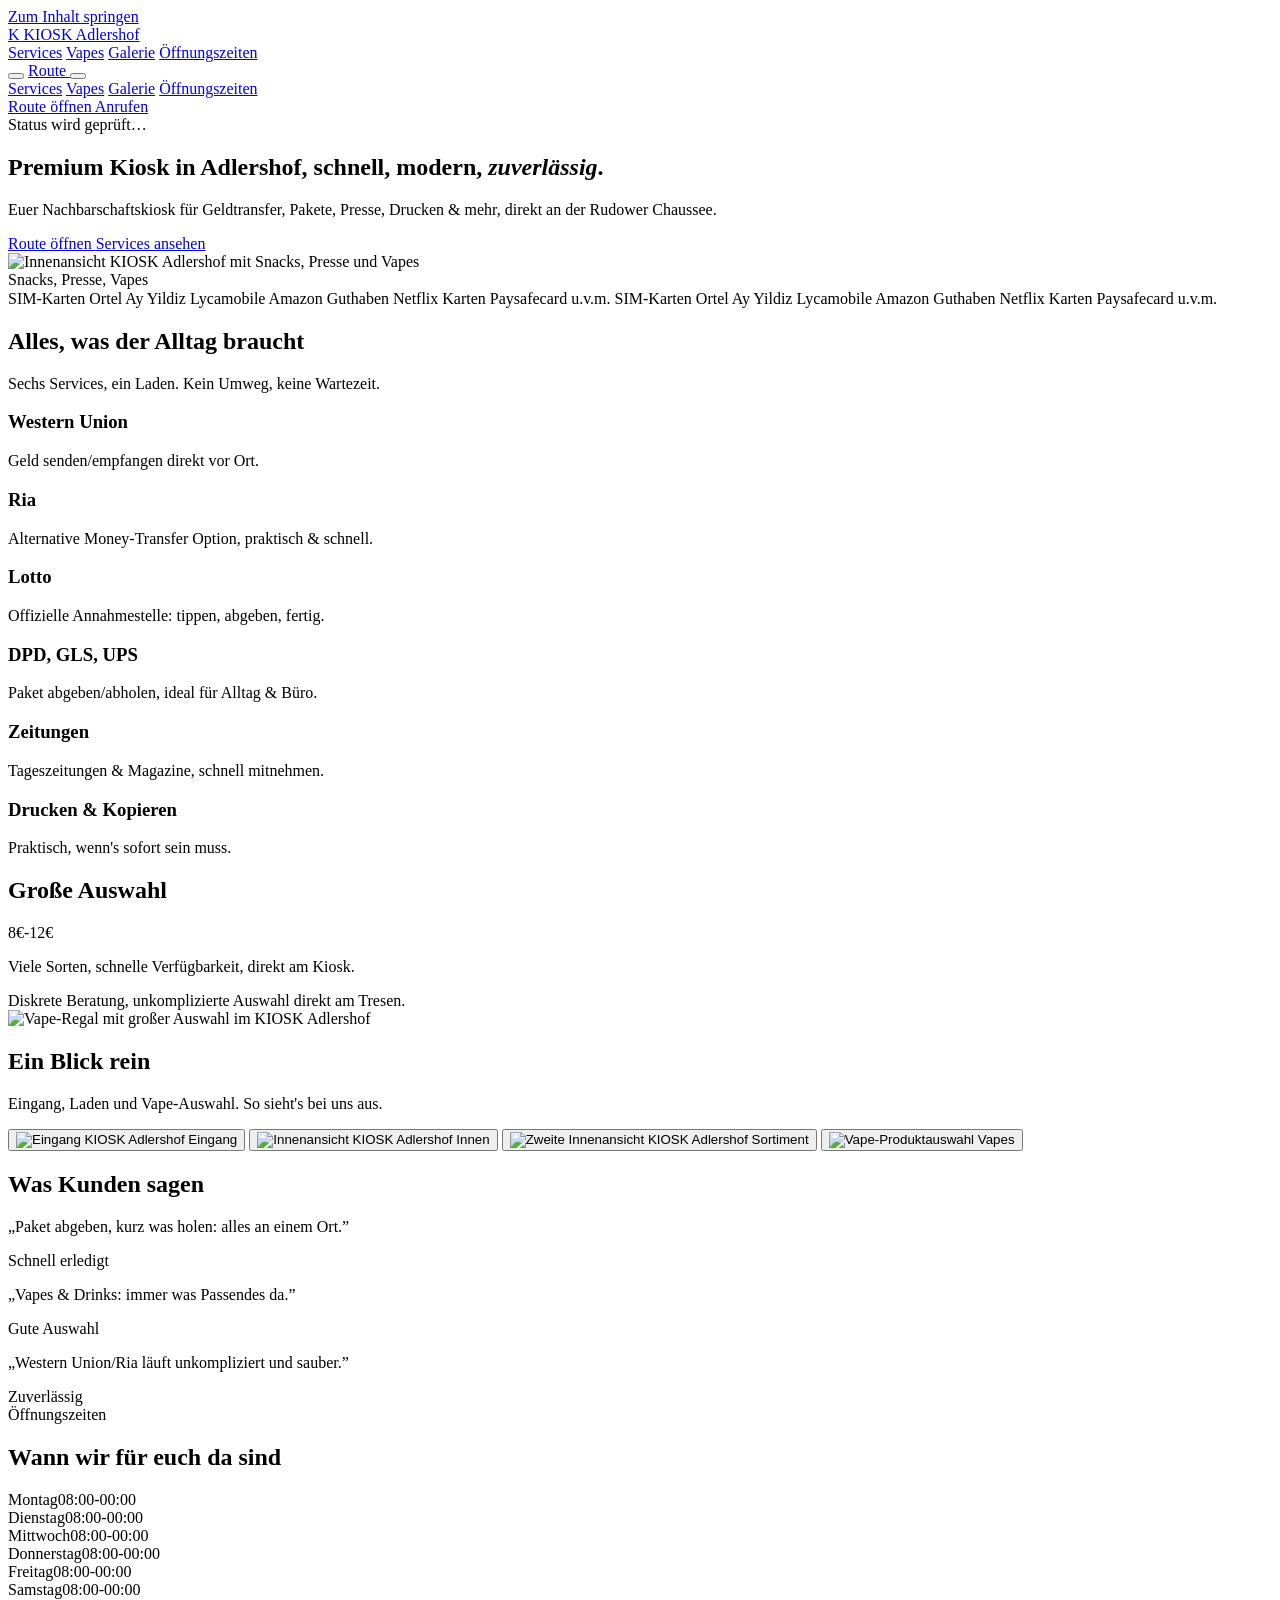
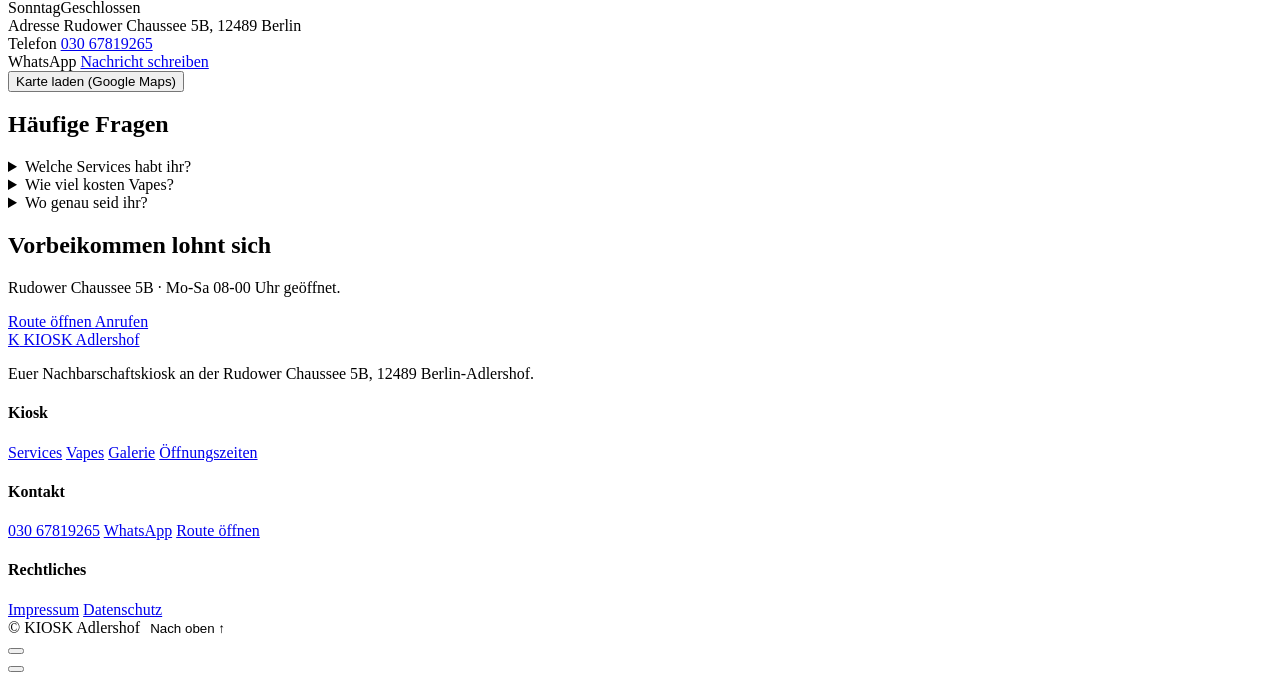
==== index.html @ ac1842d2 "Add index.html for KIOSK Adlershof website This commit adds a new HTML file for the KIOSK Adlershof " ====
<!doctype html>
<html lang="de">
<head>
<meta charset="UTF-8" />
<meta name="viewport" content="width=device-width, initial-scale=1" />
<title>KIOSK Adlershof: Western Union, Ria, Lotto, Pakete, Vapes &amp; mehr</title>
<meta name="description" content="Premium Kiosk in Adlershof, Rudower Chaussee 5B. Western Union, Ria, Lotto, DPD/GLS/UPS, Zeitungen, Drucken &amp; Kopieren, Vapes, SIM-Karten und Geschenkkarten. Mo-Sa 08-00 Uhr geöffnet." />
<meta name="theme-color" content="#0b0e14" />
<link rel="icon" href="data:image/svg+xml,%3Csvg xmlns='http://www.w3.org/2000/svg' viewBox='0 0 100 100'%3E%3Crect width='100' height='100' rx='22' fill='%23e8a33d'/%3E%3Ctext x='50' y='68' font-size='58' font-family='Arial, sans-serif' font-weight='800' text-anchor='middle' fill='%2314110a'%3EK%3C/text%3E%3C/svg%3E" />

<meta property="og:title" content="KIOSK Adlershof: Premium Nachbarschaftskiosk" />
<meta property="og:description" content="Western Union, Ria, Lotto, Pakete, Presse, Print &amp; Copy, Vapes, SIM-Karten, Geschenkkarten. Rudower Chaussee 5B, Berlin-Adlershof." />
<meta property="og:type" content="website" />

<link rel="preconnect" href="https://fonts.googleapis.com" />
<link rel="preconnect" href="https://fonts.gstatic.com" crossorigin />
<link href="https://fonts.googleapis.com/css2?family=Plus+Jakarta+Sans:wght@400;500;600;700;800&family=JetBrains+Mono:wght@500;600;700&display=swap" rel="stylesheet" />
<script src="https://unpkg.com/@phosphor-icons/web@2.1.5" defer></script>

<link rel="stylesheet" href="styles.css" />

<script type="application/ld+json">
{
  "@context": "https://schema.org",
  "@type": "ConvenienceStore",
  "name": "KIOSK Adlershof",
  "image": "https://www.kiosk-adlershof.de/assets/hero.jpg",
  "telephone": "+4930678192965",
  "priceRange": "€",
  "address": {
    "@type": "PostalAddress",
    "streetAddress": "Rudower Chaussee 5B",
    "postalCode": "12489",
    "addressLocality": "Berlin",
    "addressCountry": "DE"
  },
  "openingHoursSpecification": [
    {
      "@type": "OpeningHoursSpecification",
      "dayOfWeek": ["Monday","Tuesday","Wednesday","Thursday","Friday","Saturday"],
      "opens": "08:00",
      "closes": "23:59"
    }
  ],
  "url": "https://www.kiosk-adlershof.de"
}
</script>
</head>
<body>
<a class="skip-link" href="#main">Zum Inhalt springen</a>

<header class="nav">
  <div class="container nav__inner">
    <a href="#main" class="nav__brand">
      <span class="nav__brand-mark">K</span>
      KIOSK Adlershof
    </a>

    <nav class="nav__links" aria-label="Hauptnavigation">
      <a href="#services">Services</a>
      <a href="#vapes">Vapes</a>
      <a href="#galerie">Galerie</a>
      <a href="#oeffnungszeiten">Öffnungszeiten</a>
    </nav>

    <div class="nav__actions">
      <button class="icon-btn" id="themeToggle" type="button" aria-label="Darstellung umschalten">
        <i class="ph-bold ph-moon" data-theme-icon="dark"></i>
        <i class="ph-bold ph-sun" data-theme-icon="light" style="display:none"></i>
      </button>
      <a class="btn btn--secondary btn--sm" href="https://www.google.com/maps/dir/?api=1&destination=Rudower+Chaussee+5B+12489+Berlin" target="_blank" rel="noopener">
        <i class="ph-bold ph-navigation-arrow"></i> Route
      </a>
      <button class="icon-btn nav__toggle" id="menuToggle" type="button" aria-label="Menü öffnen" aria-expanded="false">
        <i class="ph-bold ph-list"></i>
      </button>
    </div>
  </div>
</header>

<div class="mobile-menu" id="mobileMenu">
  <nav class="mobile-menu__links" aria-label="Mobile Navigation">
    <a href="#services" data-close-menu>Services</a>
    <a href="#vapes" data-close-menu>Vapes</a>
    <a href="#galerie" data-close-menu>Galerie</a>
    <a href="#oeffnungszeiten" data-close-menu>Öffnungszeiten</a>
  </nav>
  <div class="mobile-menu__actions">
    <a class="btn btn--primary btn--block" href="https://www.google.com/maps/dir/?api=1&destination=Rudower+Chaussee+5B+12489+Berlin" target="_blank" rel="noopener">
      <i class="ph-bold ph-navigation-arrow"></i> Route öffnen
    </a>
    <a class="btn btn--secondary btn--block" href="tel:+4930678192965">
      <i class="ph-bold ph-phone"></i> Anrufen
    </a>
  </div>
</div>

<main id="main">

  <!-- ============================= HERO ============================= -->
  <div class="container">
    <section class="hero">
      <div>
        <span class="hero__badge" id="statusBadge">
          <span class="hero__status-dot" id="statusDot"></span>
          <span id="statusText">Status wird geprüft…</span>
        </span>

        <h1>Premium Kiosk in Adlershof, schnell, modern, <em>zuverlässig</em>.</h1>

        <p class="hero__sub">Euer Nachbarschaftskiosk für Geldtransfer, Pakete, Presse, Drucken &amp; mehr, direkt an der Rudower Chaussee.</p>

        <div class="hero__ctas">
          <a class="btn btn--primary" href="https://www.google.com/maps/dir/?api=1&destination=Rudower+Chaussee+5B+12489+Berlin" target="_blank" rel="noopener">
            <i class="ph-bold ph-navigation-arrow"></i> Route öffnen
          </a>
          <a class="btn btn--secondary" href="#services">
            <i class="ph-bold ph-squares-four"></i> Services ansehen
          </a>
        </div>
      </div>

      <div class="hero__visual" data-reveal>
        <img src="https://picsum.photos/seed/kiosk-adlershof-hero/900/1125" alt="Innenansicht KIOSK Adlershof mit Snacks, Presse und Vapes" width="900" height="1125" loading="eager" />
        <div class="hero__visual-caption">
          <i class="ph-bold ph-storefront"></i>
          Snacks, Presse, Vapes
        </div>
      </div>
    </section>
  </div>

  <div id="scrollSentinel" aria-hidden="true" style="height:1px;"></div>

  <!-- ==================== WEITERE SERVICES STRIP ==================== -->
  <div class="strip" aria-label="Weitere Services">
    <div class="strip__track">
      <span class="strip__pill"><i class="ph-bold ph-sim-card"></i> SIM-Karten Ortel</span>
      <span class="strip__pill"><i class="ph-bold ph-sim-card"></i> Ay Yildiz</span>
      <span class="strip__pill"><i class="ph-bold ph-sim-card"></i> Lycamobile</span>
      <span class="strip__pill"><i class="ph-bold ph-gift"></i> Amazon Guthaben</span>
      <span class="strip__pill"><i class="ph-bold ph-gift"></i> Netflix Karten</span>
      <span class="strip__pill"><i class="ph-bold ph-gift"></i> Paysafecard</span>
      <span class="strip__pill"><i class="ph-bold ph-dots-three"></i> u.v.m.</span>
      <!-- duplicate for seamless loop -->
      <span class="strip__pill" aria-hidden="true"><i class="ph-bold ph-sim-card"></i> SIM-Karten Ortel</span>
      <span class="strip__pill" aria-hidden="true"><i class="ph-bold ph-sim-card"></i> Ay Yildiz</span>
      <span class="strip__pill" aria-hidden="true"><i class="ph-bold ph-sim-card"></i> Lycamobile</span>
      <span class="strip__pill" aria-hidden="true"><i class="ph-bold ph-gift"></i> Amazon Guthaben</span>
      <span class="strip__pill" aria-hidden="true"><i class="ph-bold ph-gift"></i> Netflix Karten</span>
      <span class="strip__pill" aria-hidden="true"><i class="ph-bold ph-gift"></i> Paysafecard</span>
      <span class="strip__pill" aria-hidden="true"><i class="ph-bold ph-dots-three"></i> u.v.m.</span>
    </div>
  </div>

  <!-- ============================ SERVICES ============================ -->
  <div class="container">
    <section id="services">
      <div class="section-head" data-reveal>
        <h2 class="section-title">Alles, was der Alltag braucht</h2>
        <p class="section-body">Sechs Services, ein Laden. Kein Umweg, keine Wartezeit.</p>
      </div>

      <div class="bento">
        <article class="bento__card bento__card--a bento__card--wu">
          <div class="bento__icon"><i class="ph-bold ph-globe-hemisphere-west"></i></div>
          <h3>Western Union</h3>
          <p>Geld senden/empfangen direkt vor Ort.</p>
        </article>

        <article class="bento__card bento__card--b bento__card--tint">
          <div class="bento__icon"><i class="ph-bold ph-arrows-left-right"></i></div>
          <h3>Ria</h3>
          <p>Alternative Money-Transfer Option, praktisch &amp; schnell.</p>
        </article>

        <article class="bento__card bento__card--c">
          <div class="bento__icon"><i class="ph-bold ph-ticket"></i></div>
          <h3>Lotto</h3>
          <p>Offizielle Annahmestelle: tippen, abgeben, fertig.</p>
        </article>

        <article class="bento__card bento__card--d">
          <div class="bento__icon"><i class="ph-bold ph-package"></i></div>
          <h3>DPD, GLS, UPS</h3>
          <p>Paket abgeben/abholen, ideal für Alltag &amp; Büro.</p>
        </article>

        <article class="bento__card bento__card--e">
          <div class="bento__icon"><i class="ph-bold ph-newspaper"></i></div>
          <h3>Zeitungen</h3>
          <p>Tageszeitungen &amp; Magazine, schnell mitnehmen.</p>
        </article>

        <article class="bento__card bento__card--e">
          <div class="bento__icon"><i class="ph-bold ph-printer"></i></div>
          <h3>Drucken &amp; Kopieren</h3>
          <p>Praktisch, wenn's sofort sein muss.</p>
        </article>
      </div>
    </section>
  </div>

  <!-- ============================ VAPE ZONE ============================ -->
  <div class="container">
    <section id="vapes">
      <div class="vape" data-reveal>
        <div>
          <h2 class="section-title">Große Auswahl</h2>
          <div class="vape__price">8€-12€</div>
          <p class="section-body">Viele Sorten, schnelle Verfügbarkeit, direkt am Kiosk.</p>
          <div class="vape__note">
            <i class="ph-bold ph-eye-slash"></i>
            <span>Diskrete Beratung, unkomplizierte Auswahl direkt am Tresen.</span>
          </div>
        </div>
        <div class="vape__visual">
          <img src="https://picsum.photos/seed/kiosk-adlershof-vape/800/600" alt="Vape-Regal mit großer Auswahl im KIOSK Adlershof" loading="lazy" />
        </div>
      </div>
    </section>
  </div>

  <!-- ============================= GALLERY ============================= -->
  <div class="container">
    <section id="galerie">
      <div class="section-head" data-reveal>
        <h2 class="section-title">Ein Blick rein</h2>
        <p class="section-body">Eingang, Laden und Vape-Auswahl. So sieht's bei uns aus.</p>
      </div>

      <div class="gallery">
        <button class="gallery__item gallery__item--1" data-lightbox="https://picsum.photos/seed/kiosk-adlershof-entrance/1200/1200" aria-label="Bild vergrößern: Eingang KIOSK Adlershof">
          <img src="https://picsum.photos/seed/kiosk-adlershof-entrance/700/700" alt="Eingang KIOSK Adlershof" loading="lazy" />
          <span class="gallery__caption">Eingang</span>
        </button>
        <button class="gallery__item gallery__item--2" data-lightbox="https://picsum.photos/seed/kiosk-adlershof-inside1/1200/900" aria-label="Bild vergrößern: Innenansicht 1">
          <img src="https://picsum.photos/seed/kiosk-adlershof-inside1/700/500" alt="Innenansicht KIOSK Adlershof" loading="lazy" />
          <span class="gallery__caption">Innen</span>
        </button>
        <button class="gallery__item gallery__item--3" data-lightbox="https://picsum.photos/seed/kiosk-adlershof-inside2/700/700" aria-label="Bild vergrößern: Innenansicht 2">
          <img src="https://picsum.photos/seed/kiosk-adlershof-inside2/500/500" alt="Zweite Innenansicht KIOSK Adlershof" loading="lazy" />
          <span class="gallery__caption">Sortiment</span>
        </button>
        <button class="gallery__item gallery__item--4" data-lightbox="https://picsum.photos/seed/kiosk-adlershof-vape2/700/700" aria-label="Bild vergrößern: Vape Auswahl">
          <img src="https://picsum.photos/seed/kiosk-adlershof-vape2/500/500" alt="Vape-Produktauswahl" loading="lazy" />
          <span class="gallery__caption">Vapes</span>
        </button>
      </div>
    </section>
  </div>

  <!-- =========================== TESTIMONIALS =========================== -->
  <div class="container">
    <section>
      <div class="section-head" data-reveal>
        <h2 class="section-title">Was Kunden sagen</h2>
      </div>

      <div class="reviews">
        <article class="review review--feature" data-reveal>
          <span class="review__stars" aria-hidden="true">
            <i class="ph-fill ph-star"></i><i class="ph-fill ph-star"></i><i class="ph-fill ph-star"></i><i class="ph-fill ph-star"></i><i class="ph-fill ph-star"></i>
          </span>
          <p>„Paket abgeben, kurz was holen: alles an einem Ort.”</p>
          <span class="review__meta">Schnell erledigt</span>
        </article>

        <article class="review" data-reveal>
          <span class="review__stars" aria-hidden="true">
            <i class="ph-fill ph-star"></i><i class="ph-fill ph-star"></i><i class="ph-fill ph-star"></i><i class="ph-fill ph-star"></i><i class="ph-fill ph-star"></i>
          </span>
          <p>„Vapes &amp; Drinks: immer was Passendes da.”</p>
          <span class="review__meta">Gute Auswahl</span>
        </article>

        <article class="review" data-reveal>
          <span class="review__stars" aria-hidden="true">
            <i class="ph-fill ph-star"></i><i class="ph-fill ph-star"></i><i class="ph-fill ph-star"></i><i class="ph-fill ph-star"></i><i class="ph-fill ph-star"></i>
          </span>
          <p>„Western Union/Ria läuft unkompliziert und sauber.”</p>
          <span class="review__meta">Zuverlässig</span>
        </article>
      </div>
    </section>
  </div>

  <!-- ============================ HOURS / CONTACT ============================ -->
  <div class="container">
    <section id="oeffnungszeiten">
      <div class="section-head" data-reveal>
        <span class="eyebrow"><i class="ph-bold ph-clock"></i> Öffnungszeiten</span>
        <h2 class="section-title">Wann wir für euch da sind</h2>
      </div>

      <div class="hours">
        <div data-reveal>
          <div class="hours__table" id="hoursTable">
            <div class="hours__row" data-day="1"><span>Montag</span><span>08:00-00:00</span></div>
            <div class="hours__row" data-day="2"><span>Dienstag</span><span>08:00-00:00</span></div>
            <div class="hours__row" data-day="3"><span>Mittwoch</span><span>08:00-00:00</span></div>
            <div class="hours__row" data-day="4"><span>Donnerstag</span><span>08:00-00:00</span></div>
            <div class="hours__row" data-day="5"><span>Freitag</span><span>08:00-00:00</span></div>
            <div class="hours__row" data-day="6"><span>Samstag</span><span>08:00-00:00</span></div>
            <div class="hours__row" data-day="0"><span>Sonntag</span><span>Geschlossen</span></div>
          </div>
        </div>

        <div class="contact-card" data-reveal>
          <div class="contact-card__row">
            <i class="ph-bold ph-map-pin"></i>
            <div>
              <span class="contact-card__label">Adresse</span>
              <span class="contact-card__value">Rudower Chaussee 5B, 12489 Berlin</span>
            </div>
          </div>
          <div class="contact-card__row">
            <i class="ph-bold ph-phone"></i>
            <div>
              <span class="contact-card__label">Telefon</span>
              <a class="contact-card__value" href="tel:+4930678192965">030 67819265</a>
            </div>
          </div>
          <div class="contact-card__row">
            <i class="ph-bold ph-whatsapp-logo"></i>
            <div>
              <span class="contact-card__label">WhatsApp</span>
              <a class="contact-card__value" href="https://wa.me/4930678192965" target="_blank" rel="noopener">Nachricht schreiben</a>
            </div>
          </div>

          <div class="contact-card__map" id="mapContainer">
            <button class="map-cta" id="loadMapBtn" type="button">
              <i class="ph-bold ph-map-trifold"></i>
              Karte laden (Google Maps)
            </button>
          </div>
        </div>
      </div>
    </section>
  </div>

  <!-- ============================== FAQ ============================== -->
  <div class="container">
    <section>
      <div class="section-head" data-reveal>
        <h2 class="section-title">Häufige Fragen</h2>
      </div>

      <div class="faq" data-reveal>
        <details class="faq__item">
          <summary>Welche Services habt ihr?<i class="ph-bold ph-plus"></i></summary>
          <p>Western Union, Ria, Lotto, DPD/GLS/UPS, Zeitungen, Drucken &amp; Kopieren, SIM-Karten (Ortel, Ay Yildiz, Lycamobile), Guthaben &amp; Geschenkkarten (Amazon, Netflix u.v.m.).</p>
        </details>
        <details class="faq__item">
          <summary>Wie viel kosten Vapes?<i class="ph-bold ph-plus"></i></summary>
          <p>Im Durchschnitt liegen die Preise zwischen 8€ und 12€.</p>
        </details>
        <details class="faq__item">
          <summary>Wo genau seid ihr?<i class="ph-bold ph-plus"></i></summary>
          <p>Rudower Chaussee 5B, 12489 Berlin (Adlershof).</p>
        </details>
      </div>
    </section>
  </div>

  <!-- ============================= CTA BAND ============================= -->
  <div class="container">
    <section>
      <div class="cta-band" data-reveal>
        <h2 class="section-title">Vorbeikommen lohnt sich</h2>
        <p class="section-body">Rudower Chaussee 5B · Mo-Sa 08-00 Uhr geöffnet.</p>
        <div class="cta-band__actions">
          <a class="btn btn--primary" href="https://www.google.com/maps/dir/?api=1&destination=Rudower+Chaussee+5B+12489+Berlin" target="_blank" rel="noopener">
            <i class="ph-bold ph-navigation-arrow"></i> Route öffnen
          </a>
          <a class="btn btn--secondary" href="tel:+4930678192965">
            <i class="ph-bold ph-phone"></i> Anrufen
          </a>
        </div>
      </div>
    </section>
  </div>

</main>

<footer>
  <div class="container">
    <div class="footer__top">
      <div class="footer__brand">
        <a href="#main" class="nav__brand">
          <span class="nav__brand-mark">K</span>
          KIOSK Adlershof
        </a>
        <p>Euer Nachbarschaftskiosk an der Rudower Chaussee 5B, 12489 Berlin-Adlershof.</p>
      </div>

      <div class="footer__links">
        <div class="footer__col">
          <h4>Kiosk</h4>
          <a href="#services">Services</a>
          <a href="#vapes">Vapes</a>
          <a href="#galerie">Galerie</a>
          <a href="#oeffnungszeiten">Öffnungszeiten</a>
        </div>
        <div class="footer__col">
          <h4>Kontakt</h4>
          <a href="tel:+4930678192965">030 67819265</a>
          <a href="https://wa.me/4930678192965" target="_blank" rel="noopener">WhatsApp</a>
          <a href="https://www.google.com/maps/dir/?api=1&destination=Rudower+Chaussee+5B+12489+Berlin" target="_blank" rel="noopener">Route öffnen</a>
        </div>
        <div class="footer__col">
          <h4>Rechtliches</h4>
          <a href="impressum.html">Impressum</a>
          <a href="datenschutz.html">Datenschutz</a>
        </div>
      </div>
    </div>

    <div class="footer__bottom">
      <span>© <span id="year"></span> KIOSK Adlershof</span>
      <button type="button" id="toTopLink" class="footer__bottom-links" style="background:none;border:none;">Nach oben ↑</button>
    </div>
  </div>
</footer>

<button class="to-top" id="toTop" type="button" aria-label="Nach oben scrollen">
  <i class="ph-bold ph-arrow-up"></i>
</button>

<div class="lightbox" id="lightbox">
  <button class="lightbox__close" id="lightboxClose" aria-label="Schließen"><i class="ph-bold ph-x"></i></button>
  <img src="" alt="" id="lightboxImg" />
</div>

<script src="script.js" defer></script>
</body>
</html>
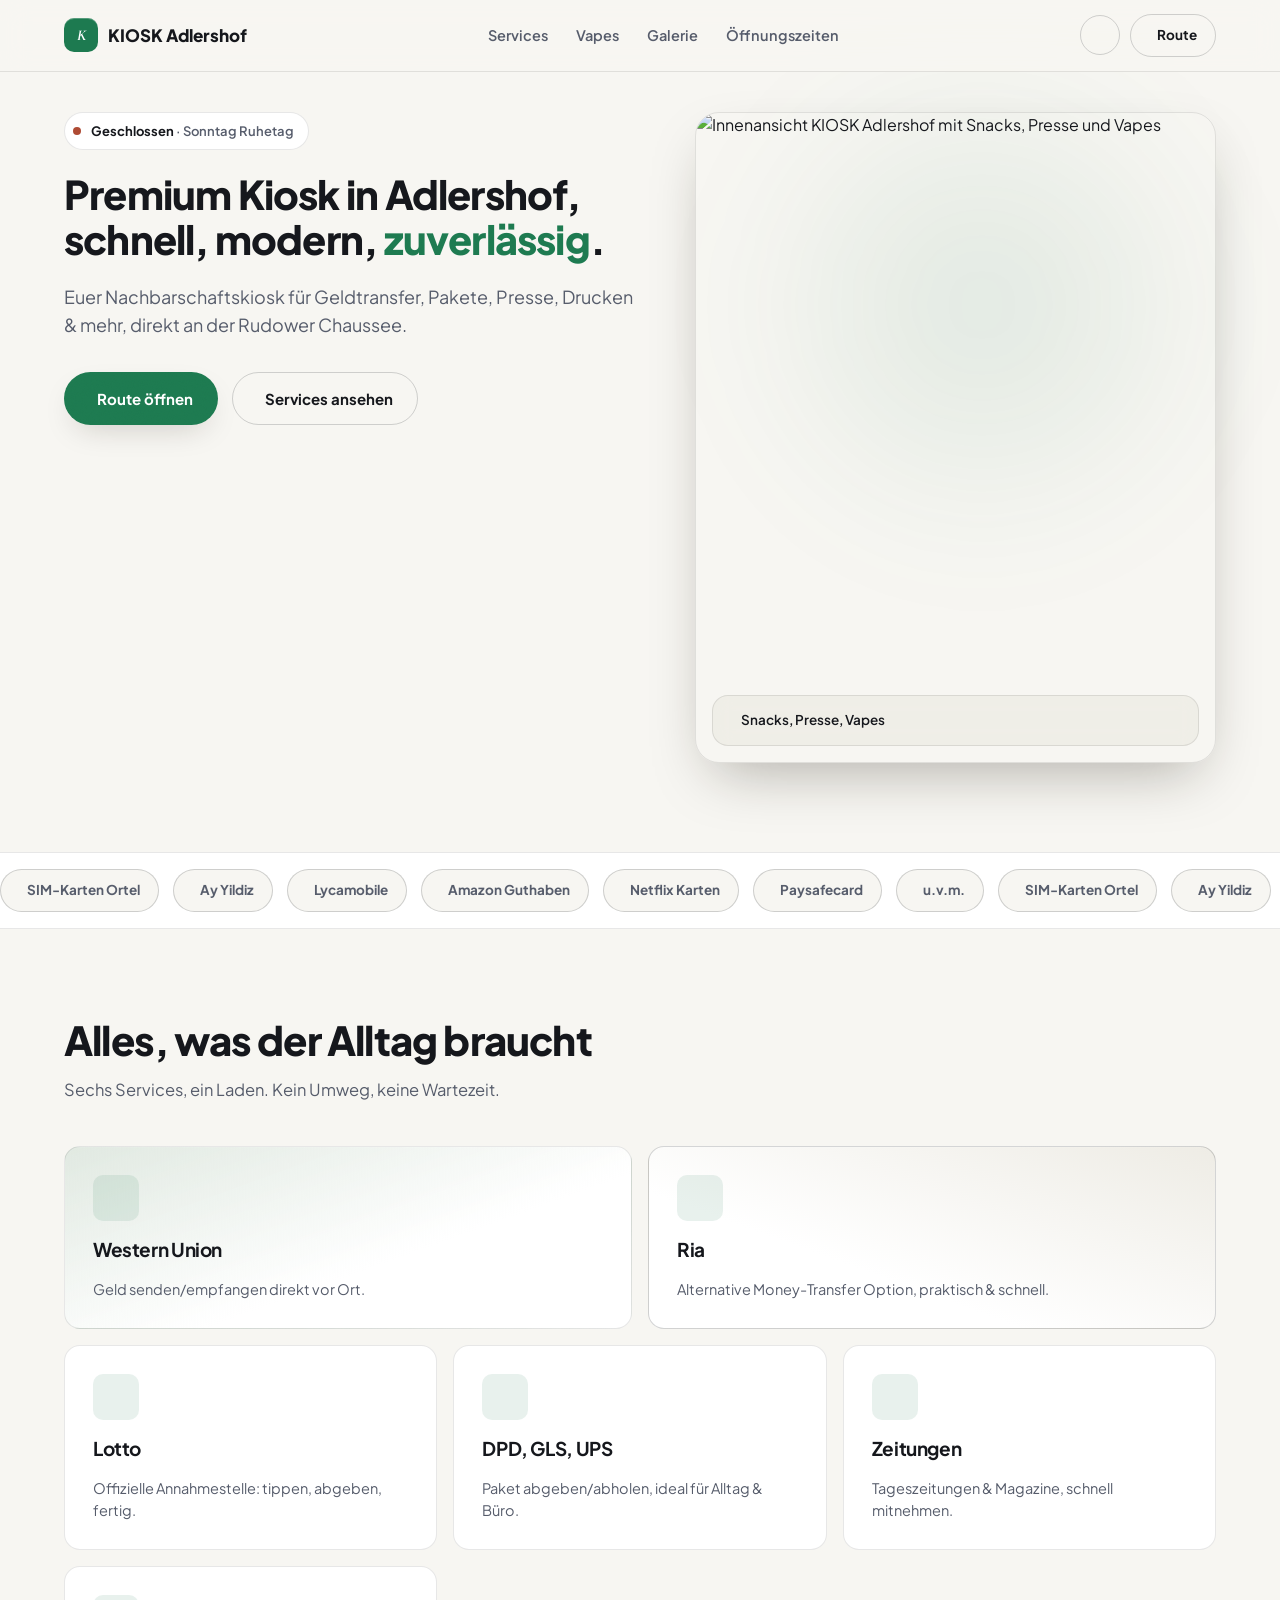
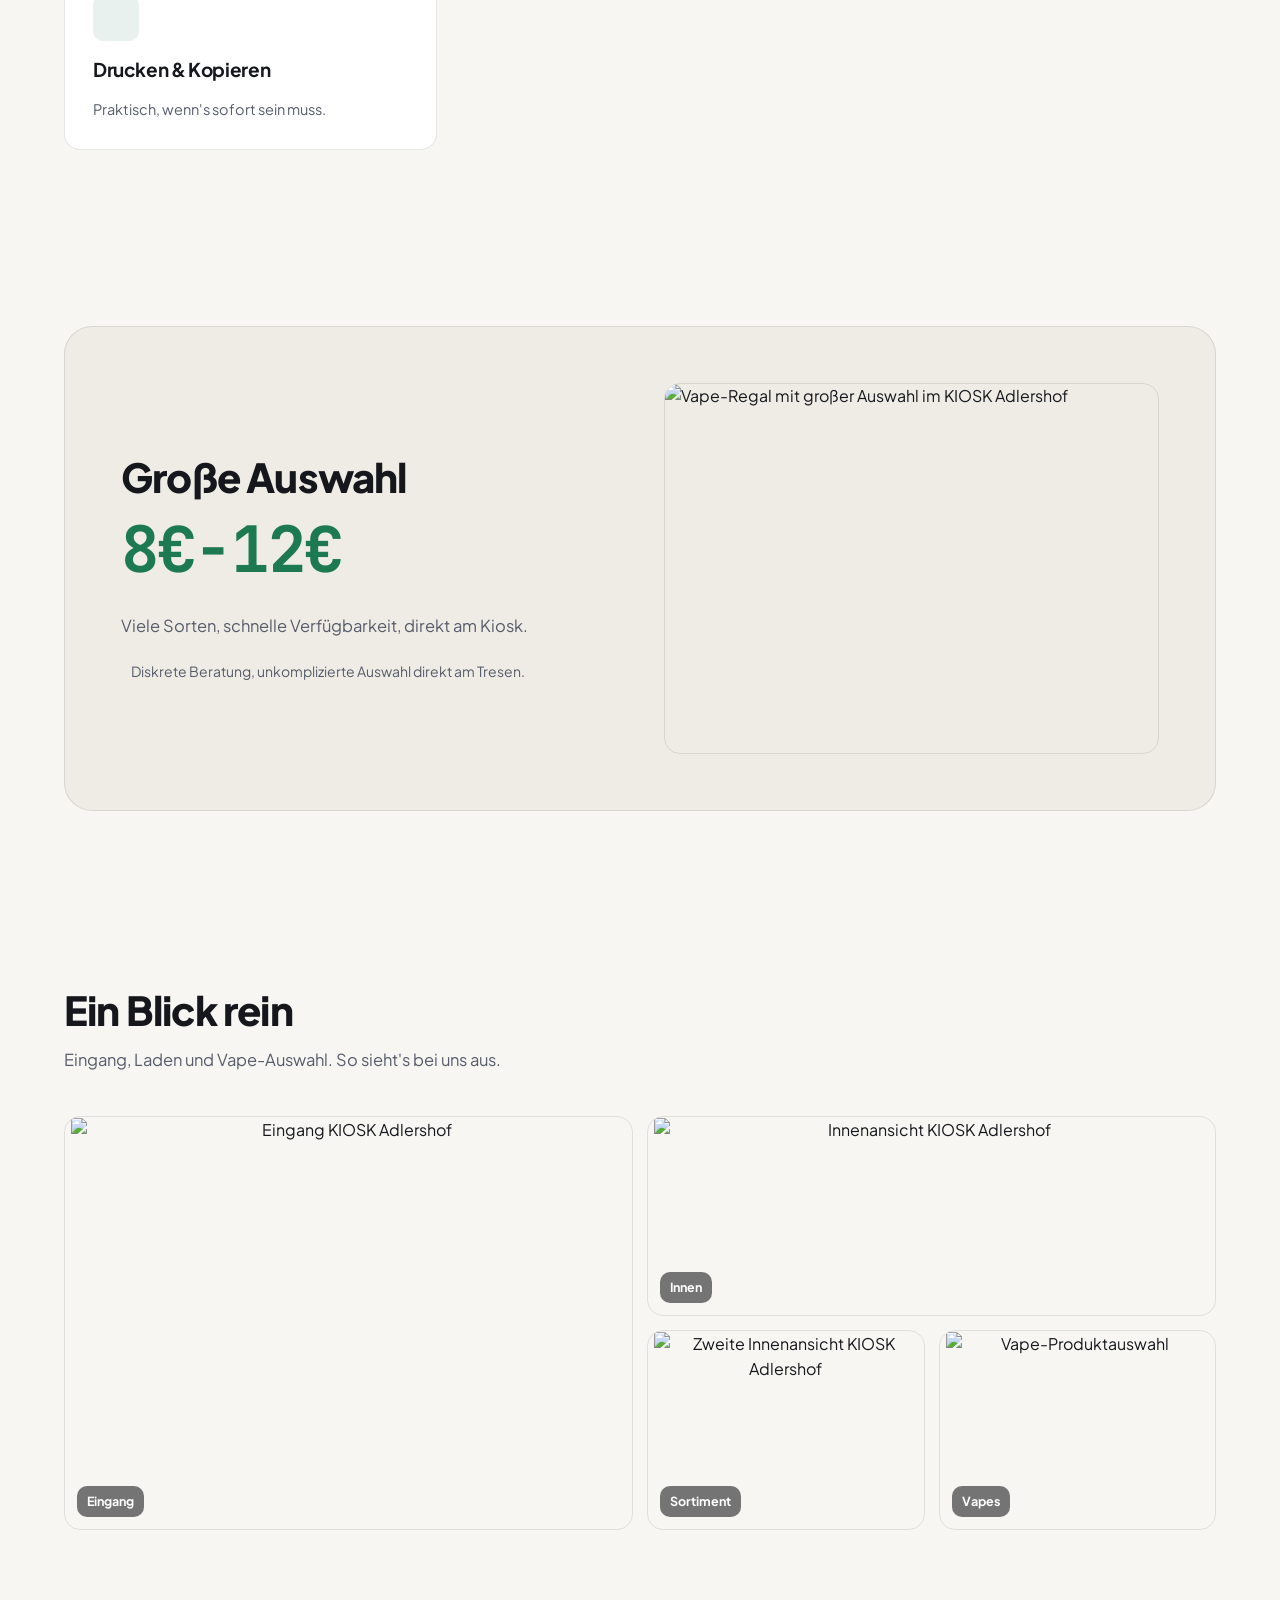
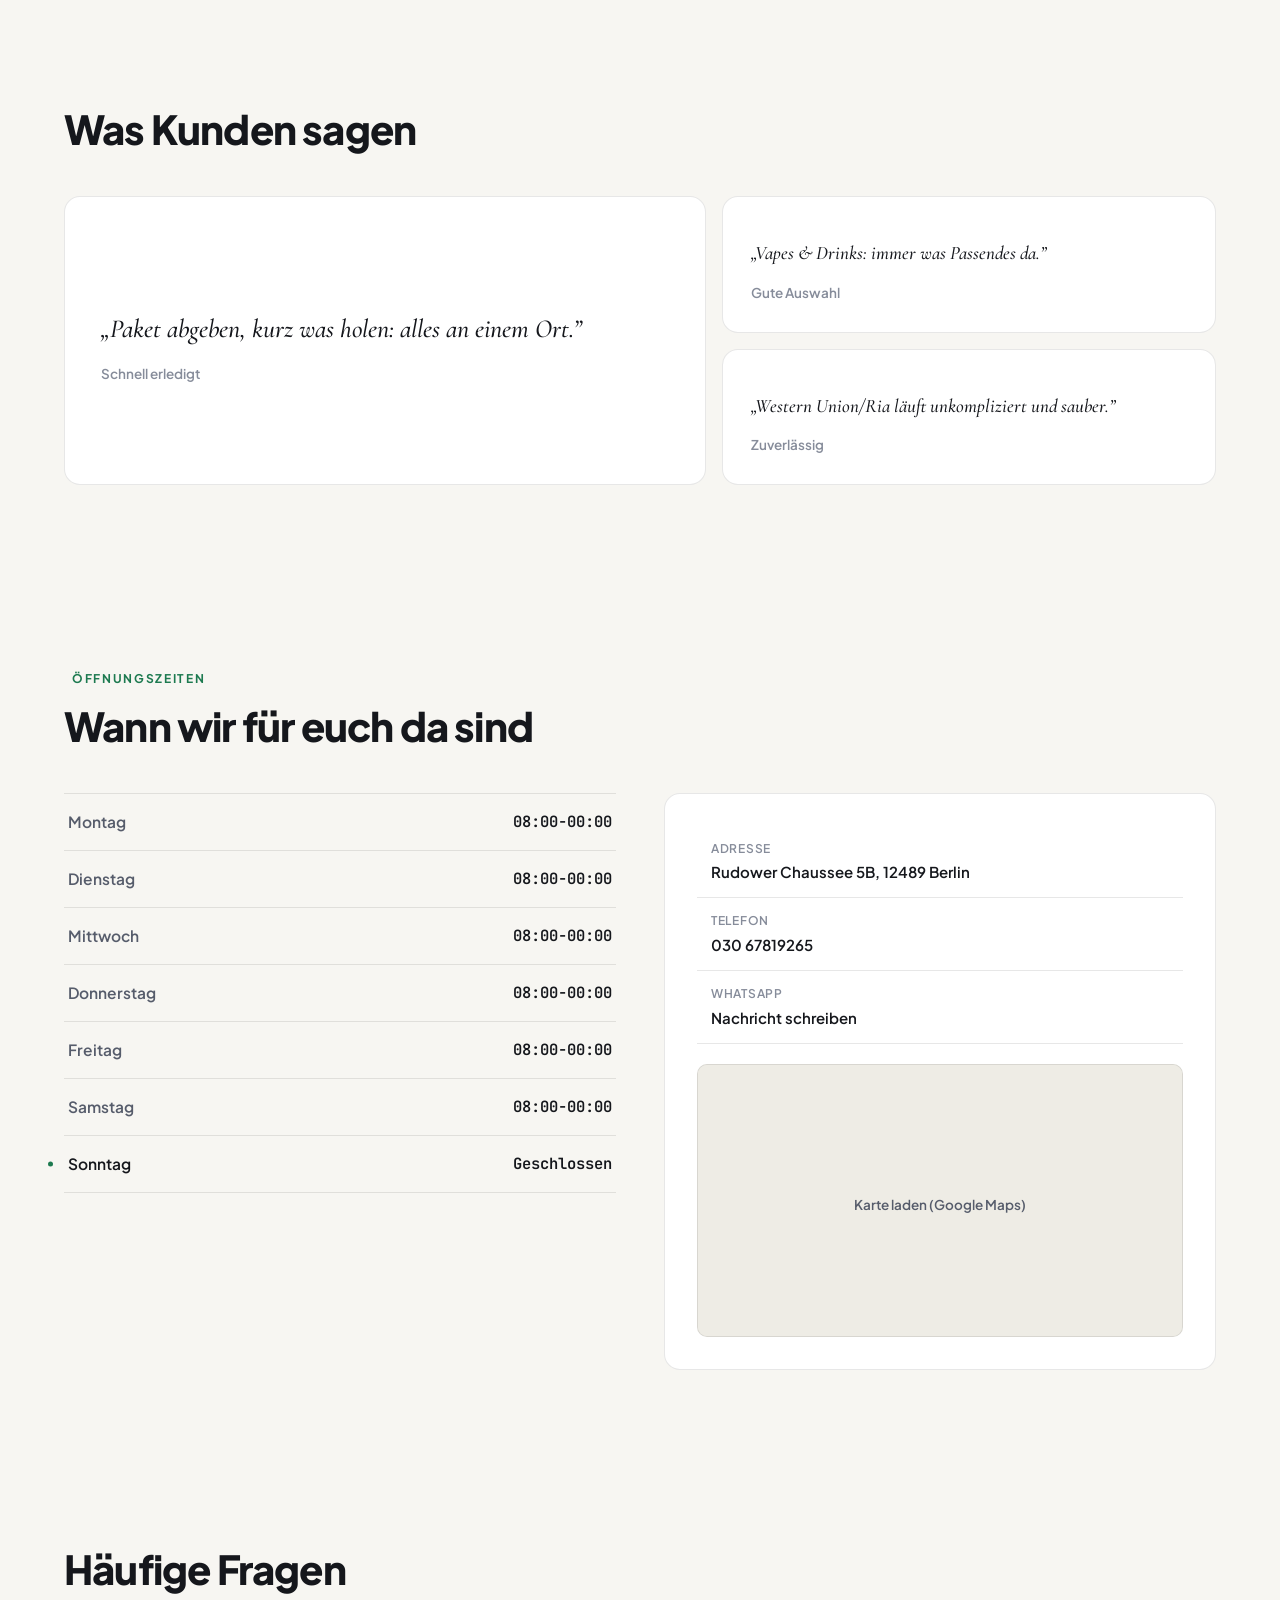
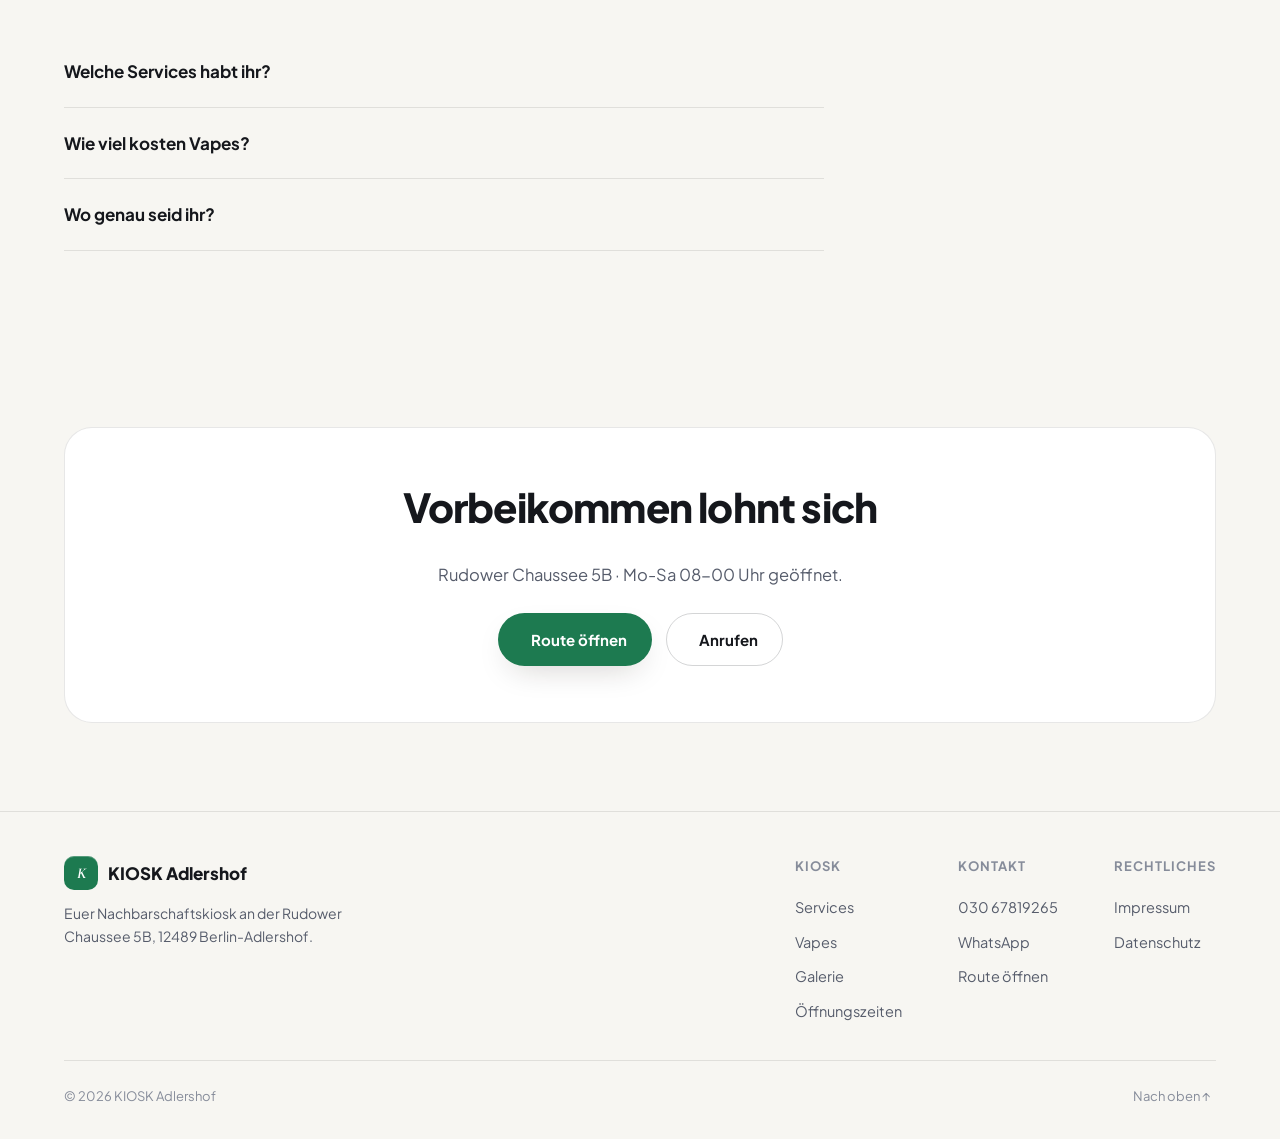
==== commit b12b8b06: "Modify icon and update review quote elements Updated icon link and added new font styles. Changed re" ====
--- a/index.html
+++ b/index.html
@@ -6,7 +6,7 @@
 <title>KIOSK Adlershof: Western Union, Ria, Lotto, Pakete, Vapes &amp; mehr</title>
 <meta name="description" content="Premium Kiosk in Adlershof, Rudower Chaussee 5B. Western Union, Ria, Lotto, DPD/GLS/UPS, Zeitungen, Drucken &amp; Kopieren, Vapes, SIM-Karten und Geschenkkarten. Mo-Sa 08-00 Uhr geöffnet." />
 <meta name="theme-color" content="#0b0e14" />
-<link rel="icon" href="data:image/svg+xml,%3Csvg xmlns='http://www.w3.org/2000/svg' viewBox='0 0 100 100'%3E%3Crect width='100' height='100' rx='22' fill='%23e8a33d'/%3E%3Ctext x='50' y='68' font-size='58' font-family='Arial, sans-serif' font-weight='800' text-anchor='middle' fill='%2314110a'%3EK%3C/text%3E%3C/svg%3E" />
+<link rel="icon" href="data:image/svg+xml,%3Csvg xmlns='http://www.w3.org/2000/svg' viewBox='0 0 100 100'%3E%3Crect width='100' height='100' rx='22' fill='%231d7a50'/%3E%3Ctext x='50' y='69' font-size='56' font-family='Georgia, serif' font-style='italic' font-weight='700' text-anchor='middle' fill='%23ffffff'%3EK%3C/text%3E%3C/svg%3E" />
 
 <meta property="og:title" content="KIOSK Adlershof: Premium Nachbarschaftskiosk" />
 <meta property="og:description" content="Western Union, Ria, Lotto, Pakete, Presse, Print &amp; Copy, Vapes, SIM-Karten, Geschenkkarten. Rudower Chaussee 5B, Berlin-Adlershof." />
@@ -14,7 +14,7 @@
 
 <link rel="preconnect" href="https://fonts.googleapis.com" />
 <link rel="preconnect" href="https://fonts.gstatic.com" crossorigin />
-<link href="https://fonts.googleapis.com/css2?family=Plus+Jakarta+Sans:wght@400;500;600;700;800&family=JetBrains+Mono:wght@500;600;700&display=swap" rel="stylesheet" />
+<link href="https://fonts.googleapis.com/css2?family=Plus+Jakarta+Sans:wght@400;500;600;700;800&family=JetBrains+Mono:wght@500;600;700&family=Cormorant+Garamond:ital,wght@1,500;1,600&display=swap" rel="stylesheet" />
 <script src="https://unpkg.com/@phosphor-icons/web@2.1.5" defer></script>
 
 <link rel="stylesheet" href="styles.css" />
@@ -47,6 +47,7 @@
 </script>
 </head>
 <body>
+<div class="grain" aria-hidden="true"></div>
 <a class="skip-link" href="#main">Zum Inhalt springen</a>
 
 <header class="nav">
@@ -262,7 +263,7 @@
           <span class="review__stars" aria-hidden="true">
             <i class="ph-fill ph-star"></i><i class="ph-fill ph-star"></i><i class="ph-fill ph-star"></i><i class="ph-fill ph-star"></i><i class="ph-fill ph-star"></i>
           </span>
-          <p>„Paket abgeben, kurz was holen: alles an einem Ort.”</p>
+          <p class="review__quote">„Paket abgeben, kurz was holen: alles an einem Ort.”</p>
           <span class="review__meta">Schnell erledigt</span>
         </article>
 
@@ -270,7 +271,7 @@
           <span class="review__stars" aria-hidden="true">
             <i class="ph-fill ph-star"></i><i class="ph-fill ph-star"></i><i class="ph-fill ph-star"></i><i class="ph-fill ph-star"></i><i class="ph-fill ph-star"></i>
           </span>
-          <p>„Vapes &amp; Drinks: immer was Passendes da.”</p>
+          <p class="review__quote">„Vapes &amp; Drinks: immer was Passendes da.”</p>
           <span class="review__meta">Gute Auswahl</span>
         </article>
 
@@ -278,7 +279,7 @@
           <span class="review__stars" aria-hidden="true">
             <i class="ph-fill ph-star"></i><i class="ph-fill ph-star"></i><i class="ph-fill ph-star"></i><i class="ph-fill ph-star"></i><i class="ph-fill ph-star"></i>
           </span>
-          <p>„Western Union/Ria läuft unkompliziert und sauber.”</p>
+          <p class="review__quote">„Western Union/Ria läuft unkompliziert und sauber.”</p>
           <span class="review__meta">Zuverlässig</span>
         </article>
       </div>
--- a/styles.css
+++ b/styles.css
@@ -0,0 +1,689 @@
+/* ==========================================================================
+   KIOSK Adlershof - Premium Redesign v2
+   Design tokens: dark-first (matches "Kiosk offen bis Mitternacht" mood),
+   single accent (deep emerald - trust, cash-services credibility, no orange,
+   no AI-purple), one radius system: full-pill for controls, 16px for cards,
+   film-grain layer + inset card highlights for a tactile, non-templated feel.
+   ========================================================================== */
+
+*, *::before, *::after { box-sizing: border-box; }
+html { scroll-behavior: smooth; }
+@media (prefers-reduced-motion: reduce) {
+  html { scroll-behavior: auto; }
+}
+
+:root {
+  /* Surfaces */
+  --bg: #f7f6f2;
+  --bg-elevated: #ffffff;
+  --bg-sunken: #eeece5;
+  --border: rgba(20, 22, 28, 0.10);
+  --border-strong: rgba(20, 22, 28, 0.18);
+
+  /* Text */
+  --text: #15171c;
+  --text-muted: #565c6b;
+  --text-faint: #868c9a;
+
+  /* Brand accent - single locked accent across the whole page (deep emerald) */
+  --accent: #1d7a50;
+  --accent-strong: #175f3f;
+  --accent-on: #ffffff;
+  --accent-tint: rgba(29, 122, 80, 0.10);
+
+  /* Status */
+  --status-open: #1d7a50;
+  --status-closed: #ae4a33;
+
+  /* Grain layer opacity (tuned per theme) */
+  --grain-opacity: 0.05;
+
+  /* Radius system: pill for controls, 16px for cards, 10px for tags */
+  --r-pill: 999px;
+  --r-card: 16px;
+  --r-tag: 10px;
+
+  /* Shadow tinted to background hue, never pure black */
+  --shadow-sm: 0 1px 2px rgba(30, 24, 12, 0.06);
+  --shadow-md: 0 12px 32px -12px rgba(30, 24, 12, 0.22);
+  --shadow-lg: 0 24px 60px -20px rgba(30, 24, 12, 0.35);
+
+  --font-display: "Plus Jakarta Sans", -apple-system, BlinkMacSystemFont, "Segoe UI", sans-serif;
+  --font-body: "Plus Jakarta Sans", -apple-system, BlinkMacSystemFont, "Segoe UI", sans-serif;
+  --font-mono: "JetBrains Mono", ui-monospace, "SFMono-Regular", Menlo, monospace;
+  --font-serif: "Cormorant Garamond", "Iowan Old Style", Georgia, serif;
+
+  --nav-h: 72px;
+  --container: 1200px;
+}
+
+/* Dark is the default expression of the brand (night-kiosk mood) */
+:root:not([data-theme="light"]) {
+  --bg: #0b0e14;
+  --bg-elevated: #12161f;
+  --bg-sunken: #080a0f;
+  --border: rgba(255, 255, 255, 0.08);
+  --border-strong: rgba(255, 255, 255, 0.14);
+
+  --text: #f2f1ec;
+  --text-muted: #a6ada7;
+  --text-faint: #6d746e;
+
+  --accent: #2fa972;
+  --accent-strong: #3fbe84;
+  --accent-on: #0a130e;
+  --accent-tint: rgba(47, 169, 114, 0.14);
+
+  --status-open: #2fa972;
+  --status-closed: #d9765a;
+
+  --shadow-sm: 0 1px 2px rgba(0, 0, 0, 0.3);
+  --shadow-md: 0 16px 40px -16px rgba(0, 0, 0, 0.55);
+  --shadow-lg: 0 30px 70px -20px rgba(0, 0, 0, 0.6);
+  --grain-opacity: 0.045;
+}
+
+@media (prefers-color-scheme: light) {
+  :root:not([data-theme="dark"]) {
+    --bg: #f7f6f2;
+    --bg-elevated: #ffffff;
+    --bg-sunken: #eeece5;
+    --border: rgba(20, 22, 28, 0.10);
+    --border-strong: rgba(20, 22, 28, 0.18);
+    --text: #15171c;
+    --text-muted: #565c6b;
+    --text-faint: #868c9a;
+    --accent: #1d7a50;
+    --accent-strong: #175f3f;
+    --accent-on: #ffffff;
+    --accent-tint: rgba(29, 122, 80, 0.10);
+    --status-open: #1d7a50;
+    --status-closed: #ae4a33;
+    --shadow-sm: 0 1px 2px rgba(30, 24, 12, 0.06);
+    --shadow-md: 0 12px 32px -12px rgba(30, 24, 12, 0.22);
+    --shadow-lg: 0 24px 60px -20px rgba(30, 24, 12, 0.35);
+    --grain-opacity: 0.035;
+  }
+}
+
+:root[data-theme="dark"] {
+  --bg: #0b0e14;
+  --bg-elevated: #12161f;
+  --bg-sunken: #080a0f;
+  --border: rgba(255, 255, 255, 0.08);
+  --border-strong: rgba(255, 255, 255, 0.14);
+  --text: #f2f1ec;
+  --text-muted: #a6ada7;
+  --text-faint: #6d746e;
+  --accent: #2fa972;
+  --accent-strong: #3fbe84;
+  --accent-on: #0a130e;
+  --accent-tint: rgba(47, 169, 114, 0.14);
+  --status-open: #2fa972;
+  --status-closed: #d9765a;
+  --shadow-sm: 0 1px 2px rgba(0, 0, 0, 0.3);
+  --shadow-md: 0 16px 40px -16px rgba(0, 0, 0, 0.55);
+  --shadow-lg: 0 30px 70px -20px rgba(0, 0, 0, 0.6);
+  --grain-opacity: 0.045;
+}
+
+:root[data-theme="light"] {
+  --bg: #f7f6f2;
+  --bg-elevated: #ffffff;
+  --bg-sunken: #eeece5;
+  --border: rgba(20, 22, 28, 0.10);
+  --border-strong: rgba(20, 22, 28, 0.18);
+  --text: #15171c;
+  --text-muted: #565c6b;
+  --text-faint: #868c9a;
+  --accent: #1d7a50;
+  --accent-strong: #175f3f;
+  --accent-on: #ffffff;
+  --accent-tint: rgba(29, 122, 80, 0.10);
+  --status-open: #1d7a50;
+  --status-closed: #ae4a33;
+  --shadow-sm: 0 1px 2px rgba(30, 24, 12, 0.06);
+  --shadow-md: 0 12px 32px -12px rgba(30, 24, 12, 0.22);
+  --shadow-lg: 0 24px 60px -20px rgba(30, 24, 12, 0.35);
+  --grain-opacity: 0.035;
+}
+
+body {
+  margin: 0;
+  background: var(--bg);
+  color: var(--text);
+  font-family: var(--font-body);
+  font-size: 16px;
+  line-height: 1.55;
+  -webkit-font-smoothing: antialiased;
+  transition: background-color 0.3s ease, color 0.3s ease;
+}
+
+/* Film-grain layer: fixed, non-interactive, never on a scrolling container.
+   Adds a tactile surface so flat dark panels don't read as generic/AI-flat. */
+.grain {
+  position: fixed; inset: 0; z-index: 60; pointer-events: none;
+  opacity: var(--grain-opacity);
+  mix-blend-mode: overlay;
+  background-image: url("data:image/svg+xml,%3Csvg xmlns='http://www.w3.org/2000/svg' width='180' height='180'%3E%3Cfilter id='n'%3E%3CfeTurbulence type='fractalNoise' baseFrequency='0.9' numOctaves='2' stitchTiles='stitch'/%3E%3C/filter%3E%3Crect width='100%25' height='100%25' filter='url(%23n)'/%3E%3C/svg%3E");
+}
+@media (prefers-reduced-motion: reduce) {
+  .grain { opacity: calc(var(--grain-opacity) * 0.6); }
+}
+
+img { max-width: 100%; display: block; }
+a { color: inherit; text-decoration: none; }
+ul { list-style: none; margin: 0; padding: 0; }
+button { font: inherit; color: inherit; background: none; border: none; cursor: pointer; }
+h1, h2, h3, h4 { font-family: var(--font-display); margin: 0; letter-spacing: -0.02em; }
+p { margin: 0; }
+
+.container {
+  width: 100%;
+  max-width: var(--container);
+  margin-inline: auto;
+  padding-inline: 24px;
+}
+@media (max-width: 640px) {
+  .container { padding-inline: 20px; }
+}
+
+.visually-hidden {
+  position: absolute; width: 1px; height: 1px; overflow: hidden;
+  clip: rect(0 0 0 0); white-space: nowrap; border: 0;
+}
+
+/* Skip link */
+.skip-link {
+  position: absolute; left: 16px; top: -60px;
+  background: var(--accent); color: var(--accent-on);
+  padding: 10px 16px; border-radius: var(--r-tag); z-index: 200;
+  transition: top 0.2s ease;
+  font-weight: 600;
+}
+.skip-link:focus { top: 16px; }
+
+/* Focus states */
+a:focus-visible, button:focus-visible, summary:focus-visible {
+  outline: 2px solid var(--accent);
+  outline-offset: 3px;
+  border-radius: 6px;
+}
+
+/* ---------------------------------- Nav --------------------------------- */
+.nav {
+  position: sticky; top: 0; z-index: 100;
+  height: var(--nav-h);
+  display: flex; align-items: center;
+  background: color-mix(in srgb, var(--bg) 88%, transparent);
+  backdrop-filter: blur(14px) saturate(140%);
+  -webkit-backdrop-filter: blur(14px) saturate(140%);
+  border-bottom: 1px solid var(--border);
+}
+.nav__inner {
+  display: flex; align-items: center; justify-content: space-between;
+  gap: 20px; width: 100%;
+}
+.nav__brand {
+  display: flex; align-items: center; gap: 10px;
+  font-family: var(--font-display); font-weight: 800; font-size: 17px;
+  white-space: nowrap;
+}
+.nav__brand-mark {
+  width: 34px; height: 34px; border-radius: var(--r-tag);
+  background: var(--accent); color: var(--accent-on);
+  box-shadow: inset 0 1px 0 rgba(255, 255, 255, 0.25);
+  display: flex; align-items: center; justify-content: center;
+  font-weight: 800; font-size: 15px; flex-shrink: 0;
+  font-family: var(--font-serif); font-style: italic;
+}
+.nav__links {
+  display: flex; align-items: center; gap: 28px;
+  font-size: 14.5px; font-weight: 600; color: var(--text-muted);
+}
+.nav__links a { transition: color 0.2s ease; white-space: nowrap; }
+.nav__links a:hover { color: var(--text); }
+.nav__actions { display: flex; align-items: center; gap: 10px; }
+
+.icon-btn {
+  width: 40px; height: 40px; border-radius: var(--r-pill);
+  display: flex; align-items: center; justify-content: center;
+  border: 1px solid var(--border-strong);
+  color: var(--text); transition: transform 0.15s ease, background-color 0.2s ease;
+  flex-shrink: 0;
+}
+.icon-btn:hover { background: var(--bg-elevated); }
+.icon-btn:active { transform: scale(0.94); }
+.icon-btn .ph { font-size: 18px; }
+
+.nav__toggle { display: none; }
+
+@media (max-width: 900px) {
+  .nav__links { display: none; }
+  .nav__toggle { display: flex; }
+  .nav__actions .btn--secondary { display: none; }
+}
+@media (max-width: 380px) {
+  .nav__brand { font-size: 15px; }
+}
+
+.mobile-menu {
+  position: fixed; inset: var(--nav-h) 0 0 0; z-index: 99;
+  background: var(--bg);
+  padding: 28px 24px;
+  display: none;
+  overflow-y: auto;
+}
+.mobile-menu.is-open { display: block; }
+.mobile-menu__links { display: flex; flex-direction: column; gap: 4px; }
+.mobile-menu__links a {
+  padding: 16px 4px; font-size: 19px; font-weight: 700;
+  border-bottom: 1px solid var(--border);
+}
+.mobile-menu__actions { margin-top: 24px; display: grid; gap: 12px; }
+
+/* --------------------------------- Buttons ------------------------------- */
+.btn {
+  display: inline-flex; align-items: center; justify-content: center; gap: 8px;
+  padding: 14px 24px; border-radius: var(--r-pill);
+  font-weight: 700; font-size: 15px; white-space: nowrap;
+  transition: transform 0.15s cubic-bezier(0.16,1,0.3,1), background-color 0.2s ease, box-shadow 0.2s ease, border-color 0.2s ease;
+  border: 1px solid transparent;
+}
+.btn:active { transform: scale(0.98) translateY(1px); }
+.btn--primary {
+  background: var(--accent); color: var(--accent-on);
+  box-shadow: var(--shadow-md);
+}
+.btn--primary:hover { background: var(--accent-strong); }
+.btn--secondary {
+  background: transparent; color: var(--text); border-color: var(--border-strong);
+}
+.btn--secondary:hover { background: var(--bg-elevated); border-color: var(--accent); }
+.btn--sm { padding: 10px 18px; font-size: 13.5px; }
+.btn--block { width: 100%; }
+.btn .ph { font-size: 17px; }
+
+/* --------------------------------- Layout -------------------------------- */
+section { padding-block: 88px; }
+@media (max-width: 768px) {
+  section { padding-block: 56px; }
+}
+.section-head { max-width: 640px; margin-bottom: 44px; }
+.section-head--wide { max-width: 720px; }
+.eyebrow {
+  display: inline-flex; align-items: center; gap: 8px;
+  font-size: 12px; font-weight: 700; letter-spacing: 0.14em;
+  text-transform: uppercase; color: var(--accent); margin-bottom: 14px;
+}
+.eyebrow .ph { font-size: 14px; }
+.section-title {
+  font-size: clamp(28px, 3.4vw, 40px); font-weight: 800; line-height: 1.15;
+}
+.section-body {
+  margin-top: 14px; color: var(--text-muted); font-size: 16.5px; max-width: 60ch;
+}
+
+/* ---------------------------------- Hero --------------------------------- */
+.hero {
+  position: relative;
+  padding-block: 40px 88px;
+  display: grid; grid-template-columns: 1.05fr 0.95fr; gap: 56px; align-items: start;
+}
+.hero::before {
+  content: ""; position: absolute; top: -6%; right: -4%;
+  width: 46vw; max-width: 560px; aspect-ratio: 1;
+  background: radial-gradient(circle, var(--accent-tint) 0%, transparent 68%);
+  filter: blur(50px); pointer-events: none;
+}
+@media (max-width: 900px) {
+  .hero::before { display: none; }
+}
+@media (max-width: 900px) {
+  .hero { grid-template-columns: 1fr; gap: 36px; padding-block: 32px 48px; }
+}
+.hero__badge {
+  display: inline-flex; align-items: center; gap: 10px;
+  padding: 8px 14px 8px 8px; border-radius: var(--r-pill);
+  background: var(--bg-elevated); border: 1px solid var(--border);
+  font-size: 13px; font-weight: 600; color: var(--text-muted);
+  margin-bottom: 22px;
+}
+.hero__status-dot {
+  width: 8px; height: 8px; border-radius: 50%; background: var(--status-closed);
+  flex-shrink: 0;
+}
+.hero__status-dot.is-open { background: var(--status-open); }
+.hero__badge strong { color: var(--text); font-weight: 700; }
+.hero h1 {
+  font-size: clamp(28px, 3.1vw, 42px); font-weight: 800; line-height: 1.14;
+}
+.hero h1 em {
+  font-style: normal; color: var(--accent);
+}
+.hero__sub {
+  margin-top: 20px; font-size: 18px; color: var(--text-muted); max-width: 46ch;
+  line-height: 1.6;
+}
+.hero__ctas { margin-top: 32px; display: flex; gap: 14px; flex-wrap: wrap; }
+
+.hero__visual {
+  position: relative; border-radius: 24px; overflow: hidden;
+  aspect-ratio: 4 / 5; box-shadow: var(--shadow-lg);
+  border: 1px solid var(--border);
+}
+.hero__visual img { width: 100%; height: 100%; object-fit: cover; }
+.hero__visual-caption {
+  position: absolute; left: 16px; bottom: 16px; right: 16px;
+  background: color-mix(in srgb, var(--bg-sunken) 78%, transparent);
+  backdrop-filter: blur(10px);
+  border: 1px solid var(--border);
+  border-radius: var(--r-card);
+  padding: 14px 16px;
+  display: flex; align-items: center; gap: 12px;
+  font-size: 13.5px; font-weight: 600; color: var(--text);
+}
+.hero__visual-caption .ph { color: var(--accent); font-size: 18px; }
+
+/* -------------------------------- Marquee -------------------------------- */
+.strip {
+  border-top: 1px solid var(--border); border-bottom: 1px solid var(--border);
+  background: var(--bg-elevated);
+  padding-block: 16px;
+  overflow: hidden;
+}
+.strip__track {
+  display: flex; gap: 14px; width: max-content;
+  animation: marquee 32s linear infinite;
+}
+@media (prefers-reduced-motion: reduce) {
+  .strip__track { animation: none; overflow-x: auto; }
+}
+@keyframes marquee {
+  from { transform: translateX(0); }
+  to { transform: translateX(-50%); }
+}
+.strip__pill {
+  display: flex; align-items: center; gap: 8px;
+  padding: 10px 18px; border-radius: var(--r-pill);
+  border: 1px solid var(--border-strong); background: var(--bg);
+  font-size: 13.5px; font-weight: 700; white-space: nowrap; color: var(--text-muted);
+}
+.strip__pill .ph { color: var(--accent); font-size: 16px; }
+
+/* -------------------------------- Bento grid ------------------------------ */
+.bento {
+  display: grid; grid-template-columns: repeat(6, 1fr); gap: 16px;
+}
+.bento__card {
+  border-radius: var(--r-card); border: 1px solid var(--border);
+  background: var(--bg-elevated); padding: 28px;
+  display: flex; flex-direction: column; gap: 14px;
+  box-shadow: inset 0 1px 0 rgba(255, 255, 255, 0.05);
+  transition: transform 0.25s cubic-bezier(0.16,1,0.3,1), border-color 0.25s ease, box-shadow 0.25s ease;
+}
+.bento__card:hover {
+  transform: translateY(-3px); border-color: var(--border-strong);
+  box-shadow: var(--shadow-md), inset 0 1px 0 rgba(255, 255, 255, 0.07);
+}
+.bento__icon {
+  width: 46px; height: 46px; border-radius: var(--r-tag);
+  background: var(--accent-tint); color: var(--accent);
+  display: flex; align-items: center; justify-content: center;
+  font-size: 22px; flex-shrink: 0;
+}
+.bento__card h3 { font-size: 19px; font-weight: 700; }
+.bento__card p { color: var(--text-muted); font-size: 14.5px; line-height: 1.5; }
+
+.bento__card--a { grid-column: span 3; }
+.bento__card--b { grid-column: span 3; }
+.bento__card--c { grid-column: span 2; }
+.bento__card--d { grid-column: span 2; }
+.bento__card--e { grid-column: span 2; }
+.bento__card--wu {
+  background: linear-gradient(160deg, var(--accent-tint), var(--bg-elevated) 60%);
+}
+.bento__card--tint {
+  background: linear-gradient(200deg, var(--bg-sunken), var(--bg-elevated) 65%);
+  border-color: var(--border-strong);
+}
+
+@media (max-width: 900px) {
+  .bento { grid-template-columns: repeat(2, 1fr); }
+  .bento__card--a, .bento__card--b { grid-column: span 2; }
+  .bento__card--c, .bento__card--d, .bento__card--e { grid-column: span 1; }
+}
+@media (max-width: 560px) {
+  .bento { grid-template-columns: 1fr; }
+  .bento__card--a, .bento__card--b, .bento__card--c, .bento__card--d, .bento__card--e { grid-column: span 1; }
+}
+
+/* -------------------------------- Vape zone ------------------------------- */
+.vape {
+  background: var(--bg-sunken);
+  border: 1px solid var(--border);
+  box-shadow: inset 0 1px 0 rgba(255, 255, 255, 0.04);
+  border-radius: 28px;
+  padding: 56px;
+  display: grid; grid-template-columns: 1fr 1fr; gap: 48px; align-items: center;
+}
+@media (max-width: 900px) {
+  .vape { grid-template-columns: 1fr; padding: 32px 24px; border-radius: 20px; }
+}
+.vape__price {
+  font-family: var(--font-mono); font-size: clamp(40px, 6vw, 64px);
+  font-weight: 700; color: var(--accent); letter-spacing: -0.02em;
+}
+.vape__note {
+  display: flex; align-items: flex-start; gap: 10px; margin-top: 22px;
+  font-size: 14px; color: var(--text-muted); max-width: 42ch;
+}
+.vape__note .ph { color: var(--accent); font-size: 18px; flex-shrink: 0; margin-top: 1px; }
+.vape__visual {
+  border-radius: var(--r-card); overflow: hidden; aspect-ratio: 4/3;
+  border: 1px solid var(--border);
+}
+.vape__visual img { width: 100%; height: 100%; object-fit: cover; }
+
+/* --------------------------------- Gallery -------------------------------- */
+.gallery {
+  display: grid; grid-template-columns: repeat(4, 1fr); grid-auto-rows: 200px; gap: 14px;
+}
+.gallery__item {
+  border-radius: var(--r-card); overflow: hidden; position: relative;
+  border: 1px solid var(--border); cursor: zoom-in;
+}
+.gallery__item img {
+  width: 100%; height: 100%; object-fit: cover;
+  transition: transform 0.5s cubic-bezier(0.16,1,0.3,1);
+}
+.gallery__item:hover img { transform: scale(1.06); }
+.gallery__item--1 { grid-column: span 2; grid-row: span 2; }
+.gallery__item--2 { grid-column: span 2; grid-row: span 1; }
+.gallery__item--3 { grid-column: span 1; grid-row: span 1; }
+.gallery__item--4 { grid-column: span 1; grid-row: span 1; }
+.gallery__caption {
+  position: absolute; left: 12px; bottom: 12px;
+  font-size: 12.5px; font-weight: 700; color: #fff;
+  background: rgba(10, 10, 14, 0.55); backdrop-filter: blur(6px);
+  padding: 6px 10px; border-radius: var(--r-tag);
+}
+@media (max-width: 768px) {
+  .gallery { grid-template-columns: repeat(2, 1fr); grid-auto-rows: 160px; }
+  .gallery__item--1 { grid-column: span 2; grid-row: span 1; }
+}
+
+.lightbox {
+  position: fixed; inset: 0; z-index: 300;
+  background: rgba(4, 5, 8, 0.92);
+  display: none; align-items: center; justify-content: center; padding: 24px;
+}
+.lightbox.is-open { display: flex; }
+.lightbox img { max-width: min(100%, 1000px); max-height: 84vh; border-radius: 12px; }
+.lightbox__close {
+  position: absolute; top: 20px; right: 20px;
+  width: 44px; height: 44px; border-radius: var(--r-pill);
+  background: rgba(255,255,255,0.1); color: #fff;
+  display: flex; align-items: center; justify-content: center;
+}
+
+/* ------------------------------- Testimonials ------------------------------ */
+.reviews {
+  display: grid; grid-template-columns: 1.3fr 1fr; grid-template-rows: auto auto; gap: 16px;
+}
+.review {
+  border-radius: var(--r-card); border: 1px solid var(--border);
+  background: var(--bg-elevated); padding: 28px;
+  box-shadow: inset 0 1px 0 rgba(255, 255, 255, 0.05);
+  display: flex; flex-direction: column; gap: 14px;
+}
+.review .review__quote {
+  font-family: var(--font-serif); font-style: italic; font-weight: 500;
+  font-size: 19px; line-height: 1.45; padding-bottom: 2px;
+}
+.review--feature .review__quote { font-size: 26px; line-height: 1.4; }
+.review--feature { grid-row: span 2; padding: 36px; justify-content: center; }
+.review__stars { display: flex; gap: 3px; color: var(--accent); font-size: 15px; }
+.review__meta { font-size: 13.5px; color: var(--text-faint); font-weight: 600; }
+@media (max-width: 800px) {
+  .reviews { grid-template-columns: 1fr; }
+  .review--feature { grid-row: span 1; }
+}
+
+/* ---------------------------------- Hours --------------------------------- */
+.hours {
+  display: grid; grid-template-columns: 1fr 1fr; gap: 48px; align-items: start;
+}
+@media (max-width: 900px) {
+  .hours { grid-template-columns: 1fr; gap: 32px; }
+}
+.hours__table { border-top: 1px solid var(--border); }
+.hours__row {
+  display: flex; justify-content: space-between; align-items: center;
+  padding: 16px 4px; border-bottom: 1px solid var(--border);
+  font-size: 15.5px;
+}
+.hours__row span:first-child { color: var(--text-muted); font-weight: 600; }
+.hours__row span:last-child { font-family: var(--font-mono); font-weight: 600; }
+.hours__row--today span:first-child { color: var(--text); }
+.hours__row--today { position: relative; }
+.hours__row--today::before {
+  content: ""; position: absolute; left: -16px; top: 50%; transform: translateY(-50%);
+  width: 5px; height: 5px; border-radius: 50%; background: var(--accent);
+}
+
+.contact-card {
+  border-radius: var(--r-card); border: 1px solid var(--border);
+  background: var(--bg-elevated); padding: 32px;
+  box-shadow: inset 0 1px 0 rgba(255, 255, 255, 0.05);
+}
+.contact-card__row {
+  display: flex; align-items: center; gap: 14px; padding-block: 14px;
+  border-bottom: 1px solid var(--border);
+}
+.contact-card__row:last-of-type { border-bottom: none; }
+.contact-card__row .ph { color: var(--accent); font-size: 20px; flex-shrink: 0; }
+.contact-card__row div { display: flex; flex-direction: column; gap: 2px; }
+.contact-card__label { font-size: 12px; color: var(--text-faint); font-weight: 600; text-transform: uppercase; letter-spacing: 0.06em; }
+.contact-card__value { font-size: 15px; font-weight: 600; }
+.contact-card__map {
+  margin-top: 20px; border-radius: var(--r-tag); overflow: hidden;
+  border: 1px solid var(--border); aspect-ratio: 16/9; position: relative;
+  background: var(--bg-sunken);
+}
+.contact-card__map iframe { width: 100%; height: 100%; border: 0; }
+.map-cta {
+  position: absolute; inset: 0; width: 100%; height: 100%;
+  display: flex; flex-direction: column; align-items: center; justify-content: center; gap: 10px;
+  background: var(--bg-sunken); color: var(--text-muted); font-size: 13.5px; font-weight: 600;
+}
+.map-cta .ph { font-size: 26px; color: var(--accent); }
+
+/* ---------------------------------- FAQ ----------------------------------- */
+.faq { max-width: 760px; }
+.faq__item {
+  border-bottom: 1px solid var(--border);
+}
+.faq__item summary {
+  cursor: pointer; list-style: none;
+  display: flex; align-items: center; justify-content: space-between; gap: 16px;
+  padding-block: 22px; font-size: 17px; font-weight: 700;
+}
+.faq__item summary::-webkit-details-marker { display: none; }
+.faq__item summary .ph {
+  color: var(--accent); font-size: 20px; flex-shrink: 0;
+  transition: transform 0.25s ease;
+}
+.faq__item[open] summary .ph { transform: rotate(45deg); }
+.faq__item p {
+  padding-bottom: 22px; color: var(--text-muted); font-size: 15.5px; max-width: 62ch;
+}
+
+/* --------------------------------- Footer CTA ------------------------------ */
+.cta-band {
+  border-radius: 28px; background: var(--bg-elevated);
+  border: 1px solid var(--border);
+  box-shadow: inset 0 1px 0 rgba(255, 255, 255, 0.05);
+  padding: 56px; text-align: center;
+  display: flex; flex-direction: column; align-items: center; gap: 18px;
+}
+.cta-band__actions { display: flex; gap: 14px; flex-wrap: wrap; justify-content: center; margin-top: 8px; }
+
+/* ---------------------------------- Footer --------------------------------- */
+footer { border-top: 1px solid var(--border); padding-block: 44px 32px; }
+.footer__top {
+  display: flex; justify-content: space-between; align-items: flex-start; gap: 32px;
+  flex-wrap: wrap; padding-bottom: 32px;
+}
+.footer__brand { max-width: 320px; }
+.footer__brand .nav__brand { margin-bottom: 12px; }
+.footer__brand p { color: var(--text-muted); font-size: 14px; line-height: 1.6; }
+.footer__links { display: flex; gap: 56px; flex-wrap: wrap; }
+.footer__col h4 { font-size: 13px; text-transform: uppercase; letter-spacing: 0.08em; color: var(--text-faint); margin-bottom: 14px; }
+.footer__col a, .footer__col span {
+  display: block; font-size: 14.5px; color: var(--text-muted); padding-block: 6px;
+}
+.footer__col a:hover { color: var(--text); }
+.footer__bottom {
+  display: flex; justify-content: space-between; align-items: center; gap: 16px;
+  flex-wrap: wrap; padding-top: 24px; border-top: 1px solid var(--border);
+  font-size: 13px; color: var(--text-faint);
+}
+.footer__bottom-links { display: flex; gap: 20px; }
+
+/* ------------------------------ Legal pages -------------------------------- */
+.legal { padding-block: 64px 96px; }
+.legal .container { max-width: 760px; }
+.legal h1 { font-size: clamp(30px, 4vw, 42px); font-weight: 800; margin-bottom: 8px; }
+.legal__updated { color: var(--text-faint); font-size: 13.5px; margin-bottom: 40px; }
+.legal h2 { font-size: 19px; font-weight: 700; margin-top: 40px; margin-bottom: 12px; }
+.legal p, .legal li { color: var(--text-muted); font-size: 15.5px; line-height: 1.7; }
+.legal ul { margin-top: 10px; display: grid; gap: 8px; }
+.legal ul li::before { content: "\002D\0020"; color: var(--accent); }
+.legal a { color: var(--accent); font-weight: 600; }
+.legal__back {
+  display: inline-flex; align-items: center; gap: 8px; margin-bottom: 32px;
+  color: var(--text-muted); font-size: 14px; font-weight: 600;
+}
+
+/* ------------------------------ Scroll reveal ------------------------------ */
+[data-reveal] {
+  opacity: 0; transform: translateY(22px);
+  transition: opacity 0.7s cubic-bezier(0.16,1,0.3,1), transform 0.7s cubic-bezier(0.16,1,0.3,1);
+}
+[data-reveal].is-visible { opacity: 1; transform: translateY(0); }
+@media (prefers-reduced-motion: reduce) {
+  [data-reveal] { opacity: 1; transform: none; transition: none; }
+}
+
+/* Back to top */
+.to-top {
+  position: fixed; right: 20px; bottom: 20px; z-index: 90;
+  width: 46px; height: 46px; border-radius: var(--r-pill);
+  background: var(--accent); color: var(--accent-on);
+  display: flex; align-items: center; justify-content: center;
+  box-shadow: var(--shadow-md);
+  opacity: 0; pointer-events: none; transform: translateY(10px);
+  transition: opacity 0.25s ease, transform 0.25s ease;
+}
+.to-top.is-visible { opacity: 1; pointer-events: auto; transform: translateY(0); }
